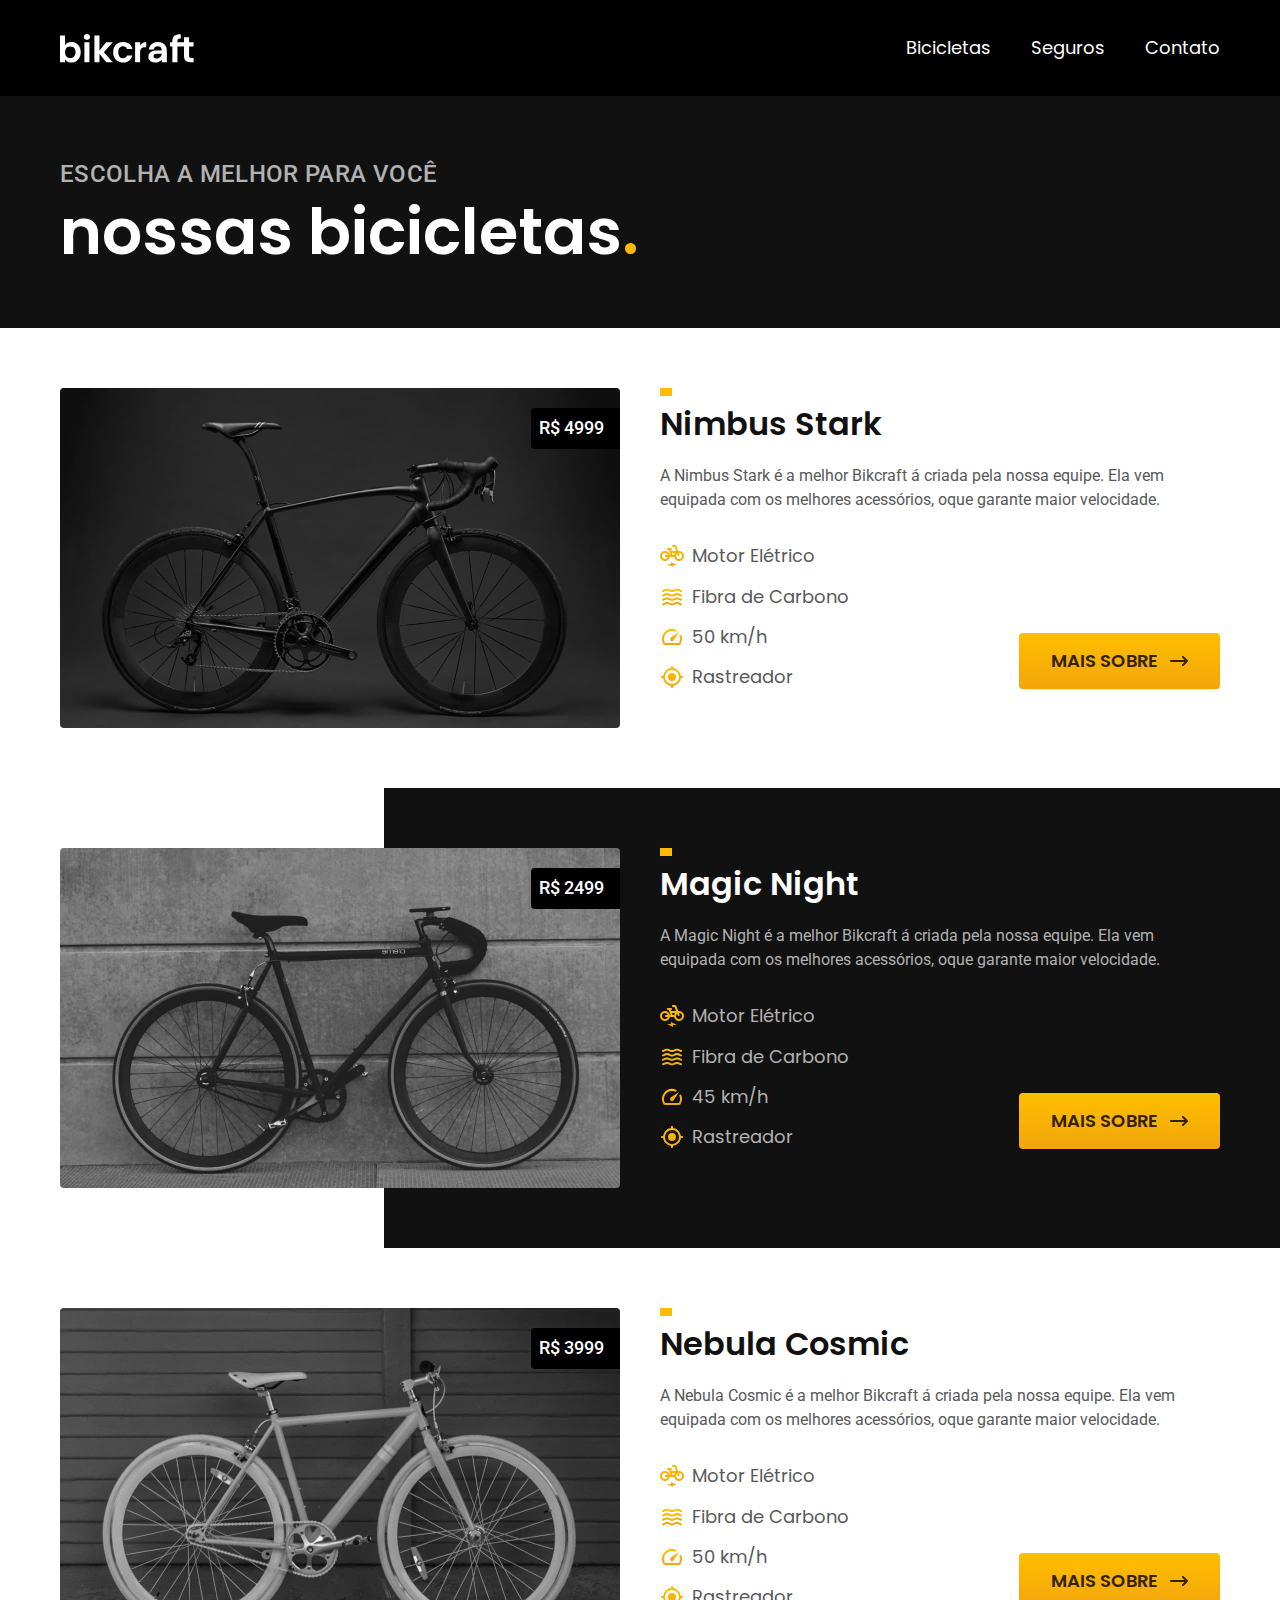
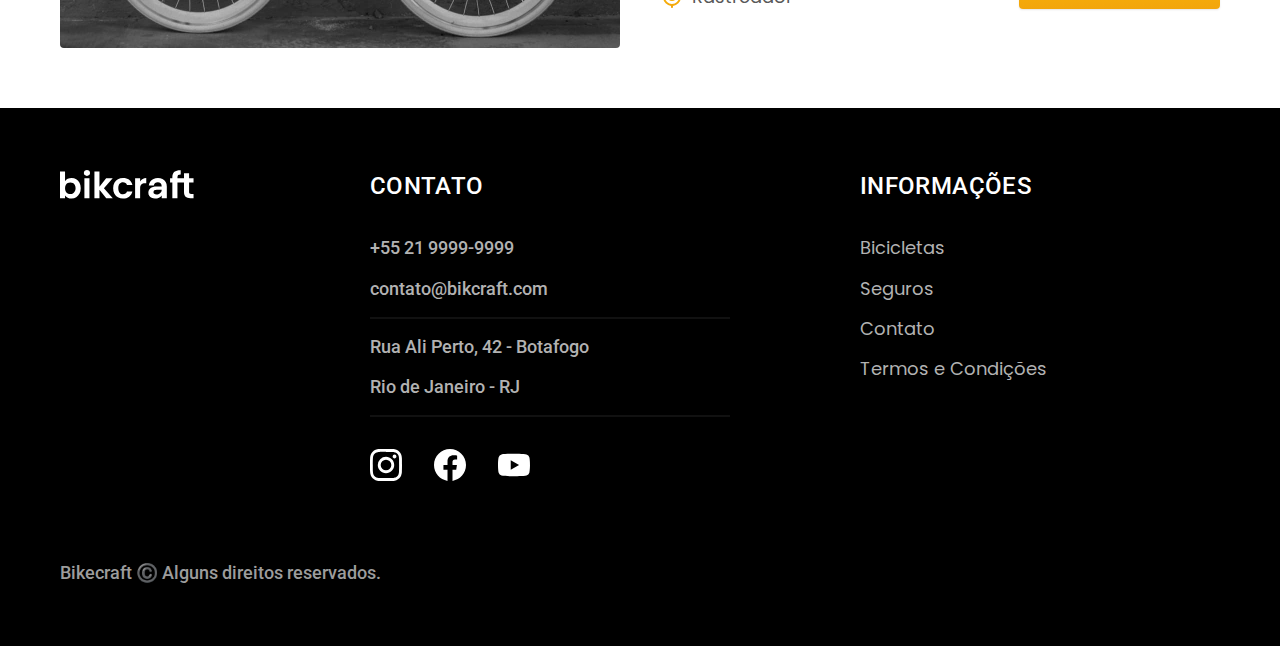
==== bicicletas.html @ 42e666ac "Finalizado Index, Add Pagina Bicicletas e Termos" ====
<!DOCTYPE html>
<html lang="pt-br">

  <head>
    <meta charset="UTF-8">
    <meta name="viewport" content="width=device-width, initial-scale=1.0">
    <title>Bicicletas| Bikecraft</title>
    <meta name="description" content="Termos e condições.">

    <link rel="stylesheet" href="./css/style.css">
    <link rel="preconnect" href="https://fonts.googleapis.com">
    <link rel="preconnect" href="https://fonts.gstatic.com" crossorigin>
    <link href="https://fonts.googleapis.com/css2?family=Merriweather:ital,wght@1,900&family=Poppins:wght@400;600&family=Roboto:wght@400;500&display=swap" rel="stylesheet">
  </head>

  <body id="bicicletas">
    <header class="header-bg">
      <div class="header container">
        <a href="./">
          <img src="./img/bikcraft.svg" alt="Bikcraft">
        </a>
        <nav aria-label="primaria">
          <ul class="header-menu font-1-m cor-0">
            <li><a href="./bicicletas.html">Bicicletas</a></li>
            <li><a href="./seguros.html">Seguros</a></li>
            <li><a href="./contato.html">Contato</a></li>
          </ul>
        </nav>
      </div>
    </header>

    <main>
      <div class="titulo-bg">
        <div class="titulo container">
          <p class="font-2-l-b cor-5">Escolha a melhor para você</p>
          <h1 class="font-1-xxl cor-0">nossas bicicletas<span class="cor-p1">.</span></h1>
        </div>
      </div>

      <div class="bicicletas container">
        <div class="bicicletas-imagem">
          <img src="./img/bicicletas/nimbus.jpg" alt="Bicicleta preta">
          <span class="font-2-m cor-0">R$ 4999</span>
        </div>
        <div class="bicicletas-conteudo">
          <h2 class="font-1-xl">Nimbus Stark</h2>
          <p class="font-2-s cor-8">A Nimbus Stark é a melhor Bikcraft á criada pela nossa equipe. Ela vem equipada com os melhores acessórios, oque garante maior velocidade.</p>
          <ul class="font-1-m cor-8">
            <li><img src="./img/icones/eletrica.svg" alt="">
              Motor Elétrico
            </li>
            <li><img src="./img/icones/carbono.svg" alt="">
              Fibra de Carbono
            </li>
            <li><img src="./img/icones/velocidade.svg" alt="">
              50 km/h
            </li>
            <li><img src="./img/icones/rastreador.svg" alt="">
              Rastreador
            </li>
          </ul>
          <a class="botao seta" href="./bicicletas/nimbus.html">Mais Sobre</a>

        </div>
      </div>
      <div class="bicicletas-bg">
        <div class="bicicletas container">
          <div class="bicicletas-imagem">
            <img src="./img/bicicletas/magic.jpg" alt="Bicicleta preta">
            <span class="font-2-m cor-0">R$ 2499</span>
          </div>
          <div class="bicicletas-conteudo">
            <h2 class="font-1-xl cor-0">Magic Night</h2>
            <p class="font-2-s cor-5">A Magic Night é a melhor Bikcraft á criada pela nossa equipe. Ela vem equipada com os melhores acessórios, oque garante maior velocidade.</p>
            <ul class="font-1-m cor-5">
              <li><img src="./img/icones/eletrica.svg" alt="">
                Motor Elétrico
              </li>
              <li><img src="./img/icones/carbono.svg" alt="">
                Fibra de Carbono
              </li>
              <li><img src="./img/icones/velocidade.svg" alt="">
                45 km/h
              </li>
              <li><img src="./img/icones/rastreador.svg" alt="">
                Rastreador
              </li>
            </ul>
            <a class="botao seta" href="./bicicletas/magic.html">Mais Sobre</a>

          </div>
        </div>
      </div>

      <div class="bicicletas container">
        <div class="bicicletas-imagem">
          <img src="./img/bicicletas/nebula.jpg" alt="Bicicleta preta">
          <span class="font-2-m cor-0">R$ 3999</span>
        </div>
        <div class="bicicletas-conteudo">
          <h2 class="font-1-xl">Nebula Cosmic</h2>
          <p class="font-2-s cor-8">A Nebula Cosmic é a melhor Bikcraft á criada pela nossa equipe. Ela vem equipada com os melhores acessórios, oque garante maior velocidade.</p>
          <ul class="font-1-m cor-8">
            <li><img src="./img/icones/eletrica.svg" alt="">
              Motor Elétrico
            </li>
            <li><img src="./img/icones/carbono.svg" alt="">
              Fibra de Carbono
            </li>
            <li><img src="./img/icones/velocidade.svg" alt="">
              50 km/h
            </li>
            <li><img src="./img/icones/rastreador.svg" alt="">
              Rastreador
            </li>
          </ul>
          <a class="botao seta" href="./bicicletas/nebula.html">Mais Sobre</a>
        </div>
      </div>

    </main>




    <footer class="footer-bg">
      <div class="footer container">
        <img src="./img/bikcraft.svg" alt="Bikcraft">
        <div class="footer-contato">
          <h3 class="font-2-l-b cor-0">Contato</h3>
          <ul class="font-2-m cor-5">
            <li><a href="tel:+5521999999999">+55 21 9999-9999</a></li>
            <li><a href="mailto:">contato@bikcraft.com</a></li>
            <li>Rua Ali Perto, 42 - Botafogo</li>
            <li>Rio de Janeiro - RJ</li>
          </ul>
          <div class="footer-redes">
            <a href="./">
              <img src="./img/redes/instagram.svg" alt="Instagram">
            </a>
            <a href="./">
              <img src="./img/redes/facebook.svg" alt="Facebook">
            </a>
            <a href="./">
              <img src="./img/redes/youtube.svg" alt="Youtube">
            </a>
          </div>

        </div>
        <div class="footer-informacoes">
          <h3 class="font-2-l-b cor-0">Informações</h3>
          <nav>
            <ul class="font-1-m cor-5">
              <li><a href="./bicicletas.html">Bicicletas</a></li>
              <li><a href="./seguros.html">Seguros</a></li>
              <li><a href="./contato.html">Contato</a></li>
              <li><a href="./termos.html">Termos e Condições</a></li>
            </ul>
          </nav>
        </div>
        <p class="footer-copy font-2-m cor-6">Bikecraft ©️ Alguns direitos reservados.</p>
      </div>

    </footer>
  </body>

</html>
---- css/style.css ----
@import "./global/global.css";
@import "./utilidades/tipografia.css";
@import "./utilidades/cores.css";

@import "./global/header.css";
@import "./global/footer.css";

/* Utilidades */
@import "./utilidades/componentes.css";
/* Home */
@import "./home/introducao.css";
@import "./home/tecnologia.css";
@import "./home/parceiros.css";
@import "./home/depoimento.css";
/* Bicicletas */
@import "./bicicletas/bicicletas-lista.css";
@import "./bicicletas/bicicletas.css";

/* Seguros */
@import "./seguros/seguros.css";

/*Termos */
@import "./termos/termos.css";
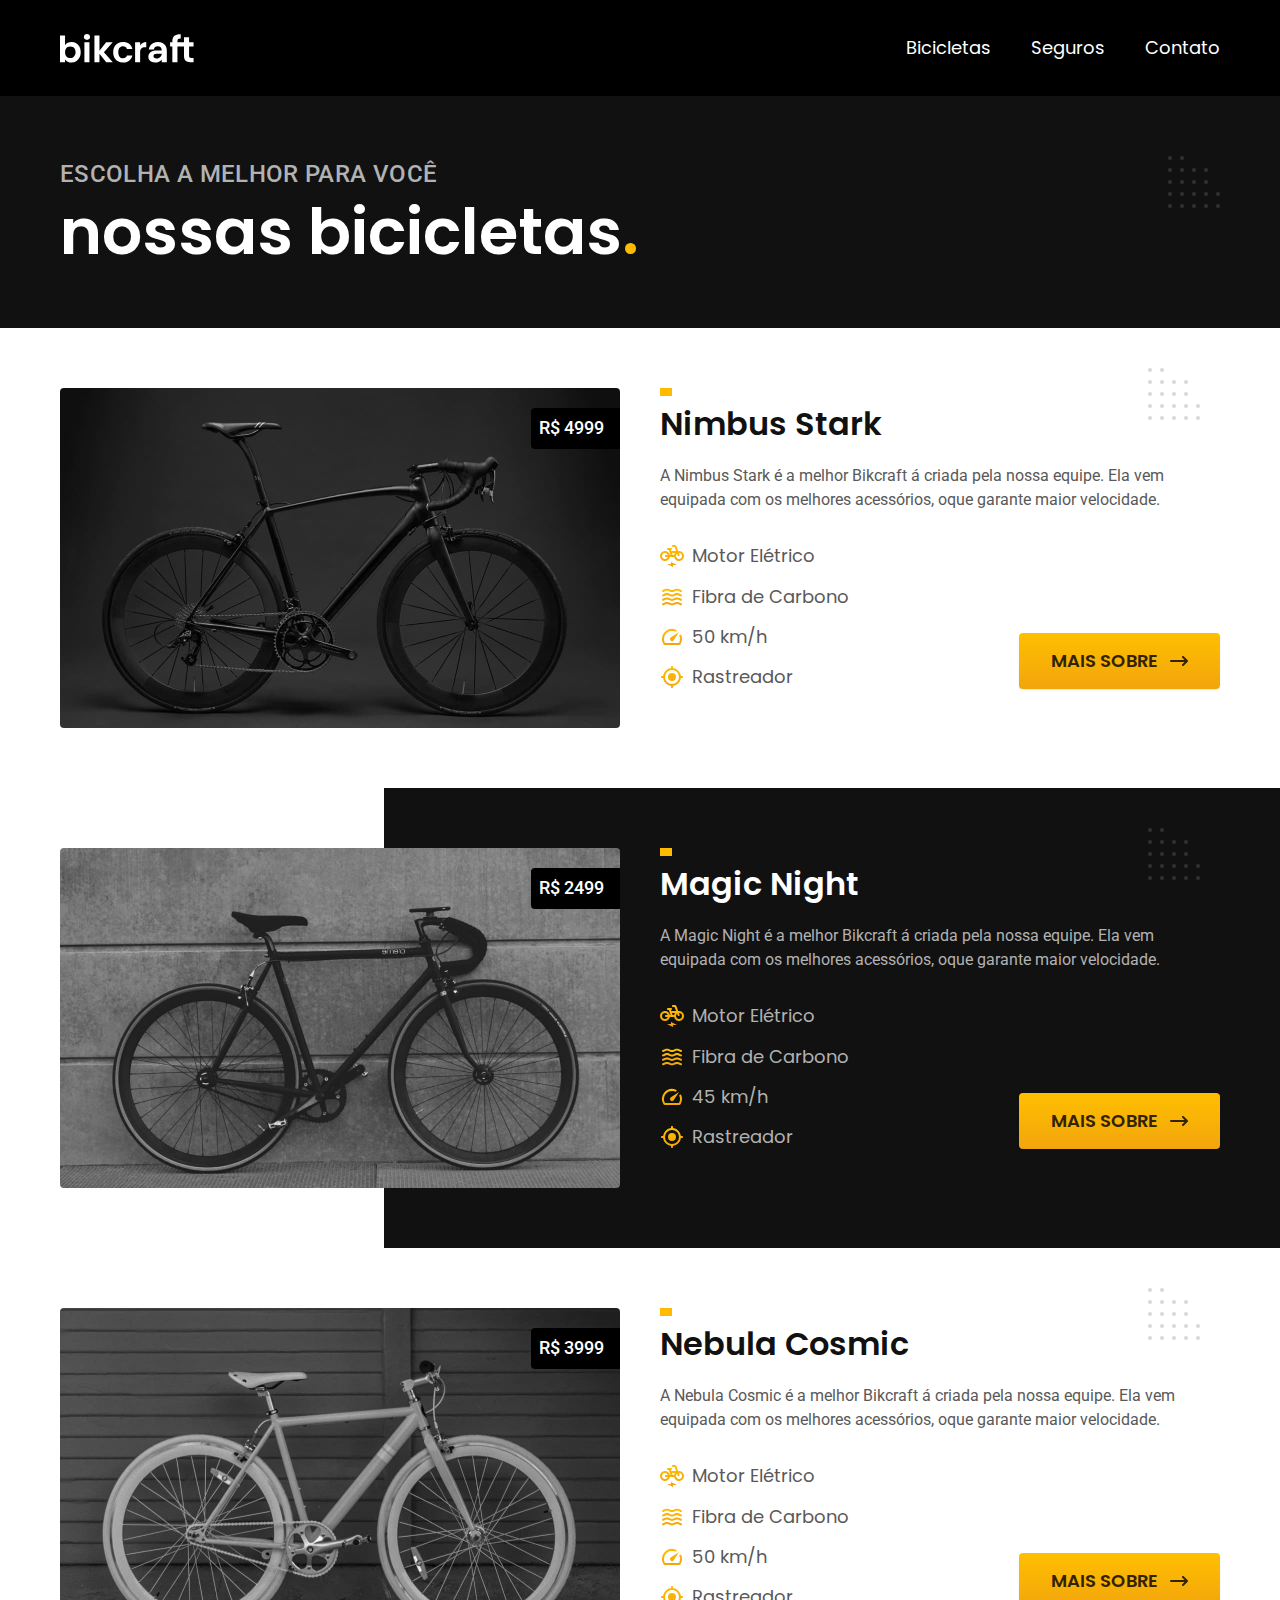
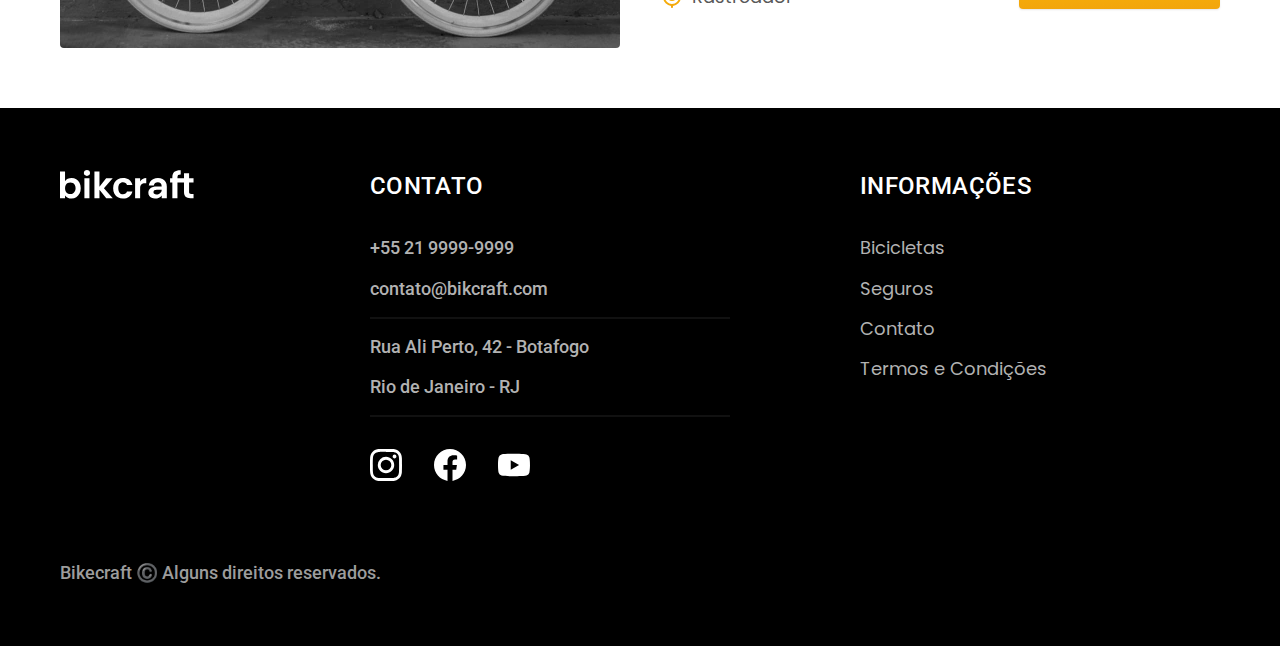
==== commit ed212717: "Criado Page seguros, orcamento e contato" ====
--- a/bicicletas.html
+++ b/bicicletas.html
@@ -7,6 +7,7 @@
     <title>Bicicletas| Bikecraft</title>
     <meta name="description" content="Termos e condições.">
 
+    <link rel="preload" href="./css/style.css" as="style">
     <link rel="stylesheet" href="./css/style.css">
     <link rel="preconnect" href="https://fonts.googleapis.com">
     <link rel="preconnect" href="https://fonts.gstatic.com" crossorigin>
--- a/css/style.css
+++ b/css/style.css
@@ -7,6 +7,7 @@
 
 /* Utilidades */
 @import "./utilidades/componentes.css";
+@import "./utilidades/formulario.css";
 /* Home */
 @import "./home/introducao.css";
 @import "./home/tecnologia.css";
@@ -16,8 +17,18 @@
 @import "./bicicletas/bicicletas-lista.css";
 @import "./bicicletas/bicicletas.css";
 
+/* Bicicleta */
+@import "./bicicleta/bicicleta.css";
+@import "./bicicleta/seguro.css";
+
 /* Seguros */
 @import "./seguros/seguros.css";
-
+@import "./seguros/vantagens.css";
+@import "./seguros/perguntas.css";
+/* Contato */
+@import "./contato/contato.css";
+@import "./contato/lojas.css";
+/* orcamento */
+@import "./orcamento/orcamento.css";
 /*Termos */
 @import "./termos/termos.css";
--- a/css/style.css
+++ b/css/style.css
@@ -7,6 +7,7 @@
 
 /* Utilidades */
 @import "./utilidades/componentes.css";
+@import "./utilidades/formulario.css";
 /* Home */
 @import "./home/introducao.css";
 @import "./home/tecnologia.css";
@@ -16,8 +17,18 @@
 @import "./bicicletas/bicicletas-lista.css";
 @import "./bicicletas/bicicletas.css";
 
+/* Bicicleta */
+@import "./bicicleta/bicicleta.css";
+@import "./bicicleta/seguro.css";
+
 /* Seguros */
 @import "./seguros/seguros.css";
-
+@import "./seguros/vantagens.css";
+@import "./seguros/perguntas.css";
+/* Contato */
+@import "./contato/contato.css";
+@import "./contato/lojas.css";
+/* orcamento */
+@import "./orcamento/orcamento.css";
 /*Termos */
 @import "./termos/termos.css";
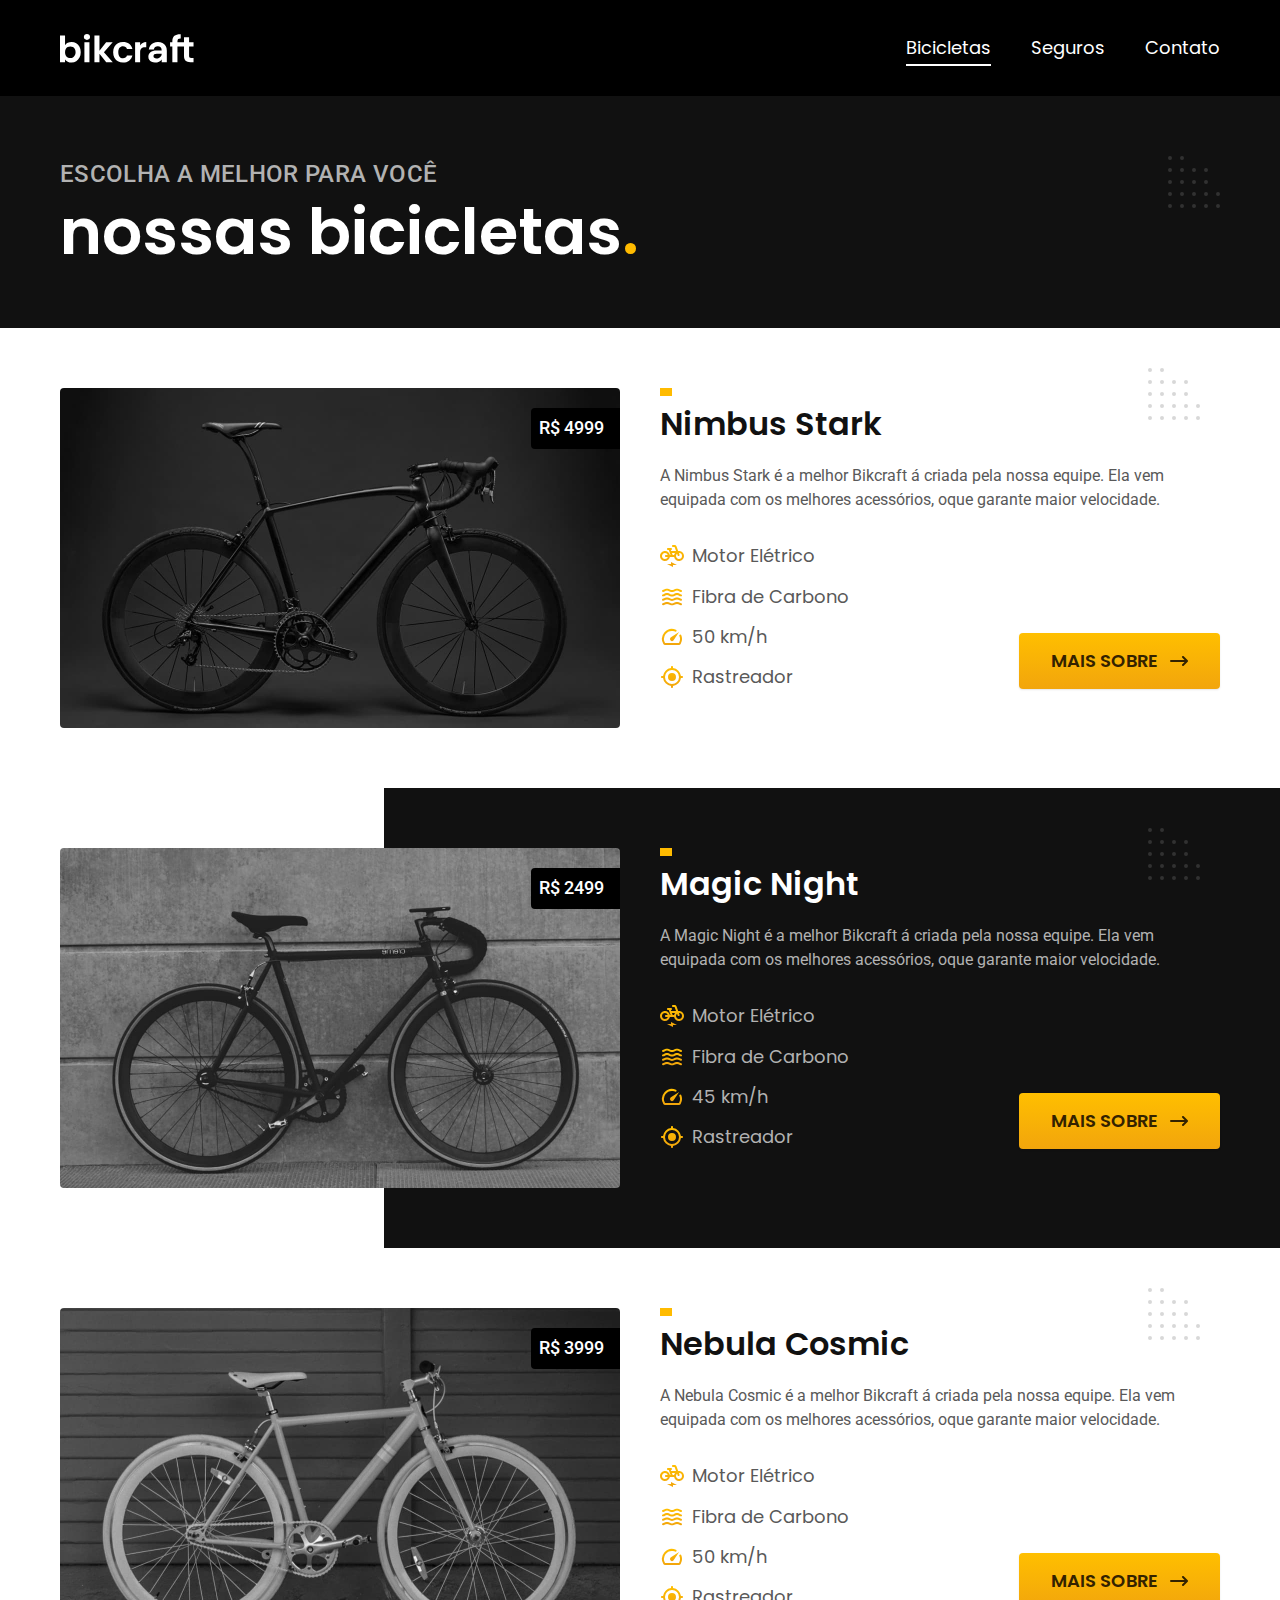
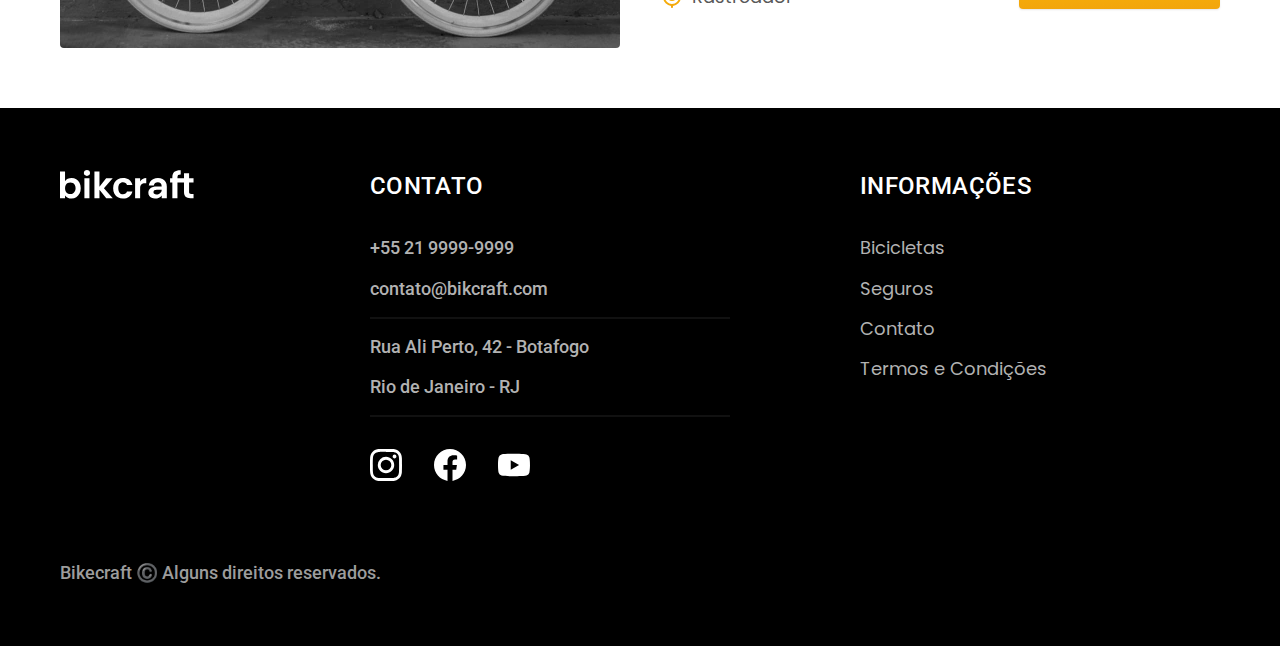
==== commit 1c6929ba: "Adicionado javascript no site, adicionado um plugin de animação nas paginas index e seguro" ====
--- a/bicicletas.html
+++ b/bicicletas.html
@@ -12,6 +12,7 @@
     <link rel="preconnect" href="https://fonts.googleapis.com">
     <link rel="preconnect" href="https://fonts.gstatic.com" crossorigin>
     <link href="https://fonts.googleapis.com/css2?family=Merriweather:ital,wght@1,900&family=Poppins:wght@400;600&family=Roboto:wght@400;500&display=swap" rel="stylesheet">
+    <script>document.documentElement.classList.add("js")</script>
   </head>
 
   <body id="bicicletas">
@@ -163,6 +164,7 @@
       </div>
 
     </footer>
+    <script src="./js/script.js"></script>
   </body>
 
 </html>--- a/css/style.css
+++ b/css/style.css
@@ -1,6 +1,4 @@
 @import "./global/global.css";
-@import "./utilidades/tipografia.css";
-@import "./utilidades/cores.css";
 
 @import "./global/header.css";
 @import "./global/footer.css";
@@ -8,6 +6,10 @@
 /* Utilidades */
 @import "./utilidades/componentes.css";
 @import "./utilidades/formulario.css";
+@import "./utilidades/animacao.css";
+@import "./utilidades/cores.css";
+@import "./utilidades/tipografia.css";
+
 /* Home */
 @import "./home/introducao.css";
 @import "./home/tecnologia.css";
--- a/css/style.css
+++ b/css/style.css
@@ -1,6 +1,4 @@
 @import "./global/global.css";
-@import "./utilidades/tipografia.css";
-@import "./utilidades/cores.css";
 
 @import "./global/header.css";
 @import "./global/footer.css";
@@ -8,6 +6,10 @@
 /* Utilidades */
 @import "./utilidades/componentes.css";
 @import "./utilidades/formulario.css";
+@import "./utilidades/animacao.css";
+@import "./utilidades/cores.css";
+@import "./utilidades/tipografia.css";
+
 /* Home */
 @import "./home/introducao.css";
 @import "./home/tecnologia.css";
